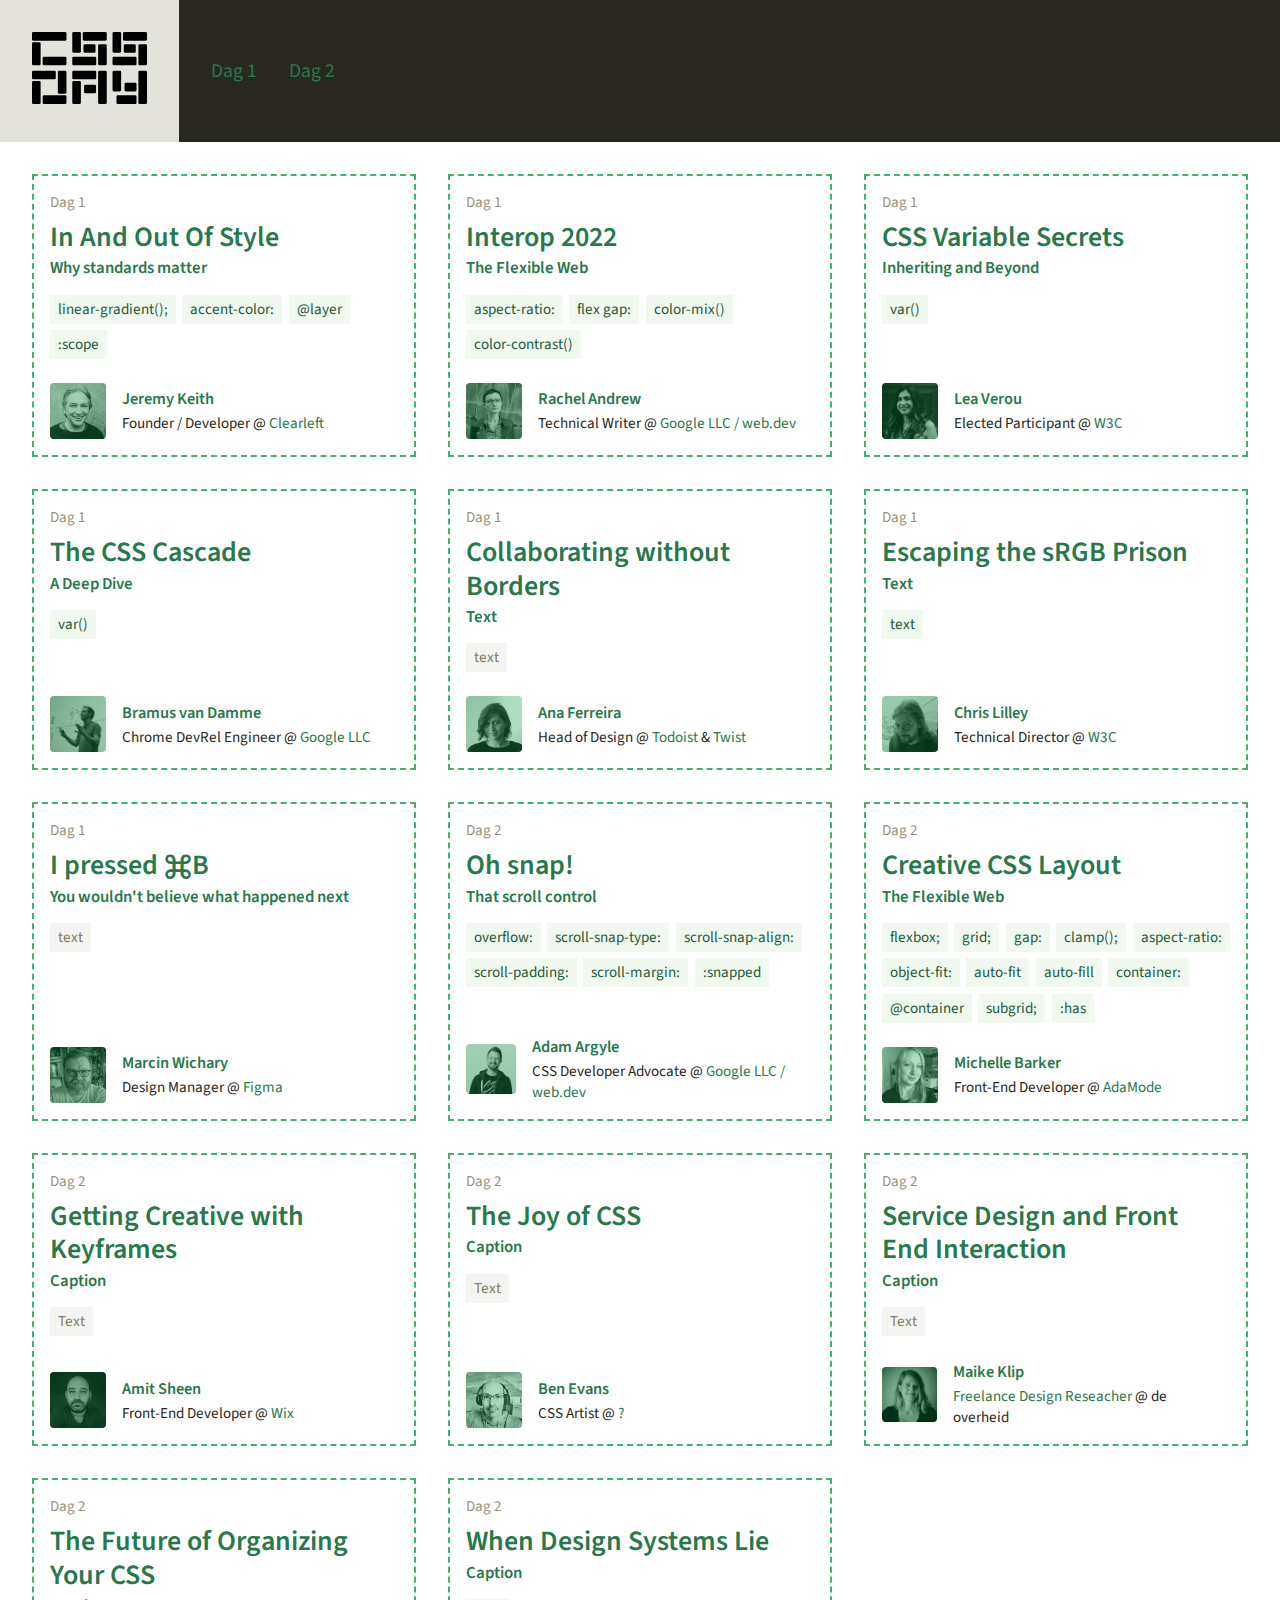
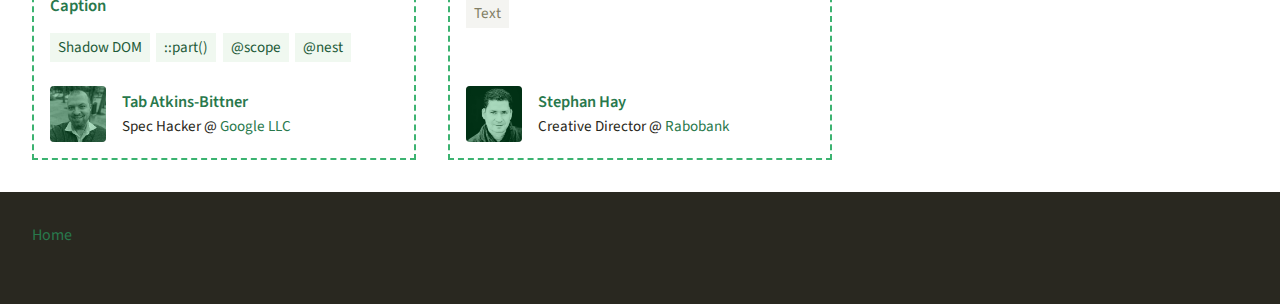
==== index.html @ 2deea740 "Home Styling & Content" ====
<!DOCTYPE html>
<html>
<head>
<title>CSS day 2022 learnings</title>
<meta name="viewport" content="width=device-width, initial-scale=1">
<link rel="stylesheet" href="assets/css/styles.css">
</head>

<body>
    <header class="wrapper">
        <div class="grid">
            <a class="logo" href="index.html">
                <img src="assets/images/cssday-logo.svg" alt="CSSday">
            </a>
            <nav class="nav--scroll text-lg">
                <a href="cssday-1.html">Dag 1</a>
                <a href="cssday-2.html">Dag 2</a>
            </nav>
        </div>
    </header>
    <main class="wrapper">
        <div class="grid grid--talks">

            <!-- Talk: In And Out Of Style -->

            <article class="talk tile">
                <div class="talk__details">
                    <div class="talk__heading">
                        <span class="talk__day text-sm">Dag 1</span>
                        <h3 class="talk__topic">
                            <a href="cssday-1.html#jeremy">
                                <span>In And Out Of Style</span>
                                <span>Why standards matter</span>
                            </a>
                        </h3>
                    </div>
                    <div class="talk__tags text-sm">
                        <a href="cssday-1.html#jeremy">linear-gradient();</a>
                        <a href="cssday-1.html#jeremy">accent-color:</a>
                        <a href="cssday-1.html#jeremy">@layer</a>
                        <a href="cssday-1.html#jeremy">:scope</a>
                    </div>
                </div>
                <div class="talk__speaker">
                    <a class="speaker__image" href="https://twitter.com/adactio" target="_blank">
                        <img src="assets/images/speaker-jeremy-keith.jpg" alt="Jeremy Keith">
                    </a>
                    <div class="speaker__details">
                        <div>
                            <a href="https://twitter.com/adactio" target="_blank">
                                <strong class="text-md">Jeremy Keith</strong>
                            </a>
                        </div>
                        <div class="text-sm">
                            <span>Founder / Developer</span> @ 
                            <a href="https://clearleft.com/" target="_blank">Clearleft</a>
                        </div>
                    </div>
                </div>
            </article>

            <!-- Talk: Interop 2022 -->

            <article class="talk tile">
                <div class="talk__details">
                    <div class="talk__heading">
                        <span class="talk__day text-sm">Dag 1</span>
                        <h3 class="talk__topic">
                            <a href="cssday-1.html#rachel">
                                <span>Interop 2022</span>
                                <span>The Flexible Web</span>
                            </a>
                        </h3>
                    </div>
                    <div class="talk__tags text-sm">
                        <a href="cssday-1.html#rachel">aspect-ratio:</a>
                        <a href="cssday-1.html#rachel">flex gap:</a>
                        <a href="cssday-1.html#rachel">color-mix()</a>
                        <a href="cssday-1.html#rachel">color-contrast()</a>
                    </div>
                </div>
                <div class="talk__speaker">
                    <a class="speaker__image" href="https://twitter.com/rachelandrew" target="_blank">
                        <img src="assets/images/speaker-rachel-andrew.jpg" alt="Rachel Andrew">
                    </a>
                    <div class="speaker__details">
                        <div>
                            <a href="https://twitter.com/rachelandrew" target="_blank">
                                <strong class="text-md">Rachel Andrew</strong>
                            </a>
                        </div>
                        <div class="text-sm">
                            <span>Technical Writer</span> @ 
                            <a href="https://web.dev/authors/rachelandrew/" target="_blank">Google LLC / web.dev</a>
                        </div>
                    </div>
                </div>
            </article>

            <!-- Talk: CSS Variable Secrets -->

            <article class="talk tile">
                <div class="talk__details">
                    <div class="talk__heading">
                        <span class="talk__day text-sm">Dag 1</span>
                        <h3 class="talk__topic">
                            <a href="cssday-1.html#lea">
                                <span>CSS Variable Secrets</span>
                                <span>Inheriting and Beyond</span>
                            </a>
                        </h3>
                    </div>
                    <div class="talk__tags text-sm">
                        <a href="cssday-1.html#lea">var()</a>
                    </div>
                </div>
                <div class="talk__speaker">
                    <a class="speaker__image" href="https://twitter.com/leaverou" target="_blank">
                        <img src="assets/images/speaker-lea-verou.webp" alt="Lea Verou">
                    </a>
                    <div class="speaker__details">
                        <div>
                            <a href="https://twitter.com/leaverou" target="_blank">
                                <strong class="text-md">Lea Verou</strong>
                            </a>
                        </div>
                        <div class="text-sm">
                            <span>Elected Participant</span> @ 
                            <a href="https://www.w3.org/" target="_blank">W3C</a>
                        </div>
                    </div>
                </div>
            </article>

            <!-- Talk: The CSS Cascade -->

            <article class="talk tile">
                <div class="talk__details">
                    <div class="talk__heading">
                        <span class="talk__day text-sm">Dag 1</span>
                        <h3 class="talk__topic">
                            <a href="cssday-1.html#bramus">
                                <span>The CSS Cascade</span>
                                <span>A Deep Dive</span>
                            </a>
                        </h3>
                    </div>
                    <div class="talk__tags text-sm">
                        <a href="cssday-1.html#bramus">var()</a>
                    </div>
                </div>
                <div class="talk__speaker">
                    <a class="speaker__image" href="https://twitter.com/bramus" target="_blank">
                        <img src="assets/images/speaker-bramus-van-damme.jpg" alt="Bramus van Damme">
                    </a>
                    <div class="speaker__details">
                        <div>
                            <a href="https://twitter.com/bramus" target="_blank">
                                <strong class="text-md">Bramus van Damme</strong>
                            </a>
                        </div>
                        <div class="text-sm">
                            <span>Chrome DevRel Engineer</span> @ 
                            <a href="https://about.google/" target="_blank">Google LLC</a>
                        </div>
                    </div>
                </div>
            </article>

            <!-- Talk: Collaborating without Borders -->

            <article class="talk tile">
                <div class="talk__details">
                    <div class="talk__heading">
                        <span class="talk__day text-sm">Dag 1</span>
                        <h3 class="talk__topic">
                            <a href="cssday-1.html#ana">
                                <span>Collaborating without Borders</span>
                                <span>Text</span>
                            </a>
                        </h3>
                    </div>
                    <div class="talk__tags text-sm">
                        <a>text</a>
                    </div>
                </div>
                <div class="talk__speaker">
                    <a class="speaker__image" href="https://twitter.com/theanaferreira" target="_blank">
                        <img src="assets/images/speaker-ana-ferreira.jpeg" alt="Ana Ferreira">
                    </a>
                    <div class="speaker__details">
                        <div>
                            <a href="https://twitter.com/theanaferreira" target="_blank">
                                <strong class="text-md">Ana Ferreira</strong>
                            </a>
                        </div>
                        <div class="text-sm">
                            <span>Head of Design</span> @ 
                            <a href="https://doist.com/" target="_blank">Todoist</a> &
                            <a href="https://twist.com/" target="_blank">Twist</a>
                        </div>
                    </div>
                </div>
            </article>

            <!-- Talk: Escaping the sRGB Prison -->

            <article class="talk tile">
                <div class="talk__details">
                    <div class="talk__heading">
                        <span class="talk__day text-sm">Dag 1</span>
                        <h3 class="talk__topic">
                            <a href="cssday-1.html#chris">
                                <span>Escaping the sRGB Prison</span>
                                <span>Text</span>
                            </a>
                        </h3>
                    </div>
                    <div class="talk__tags text-sm">
                        <a href="cssday-1.html#chris">text</a>
                    </div>
                </div>
                <div class="talk__speaker">
                    <a class="speaker__image" href="https://twitter.com/svgeesus" target="_blank">
                        <img src="assets/images/speaker-chris-lilley.jpeg" alt="Chris Lilley">
                    </a>
                    <div class="speaker__details">
                        <div>
                            <a href="https://twitter.com/svgeesus" target="_blank">
                                <strong class="text-md">Chris Lilley</strong>
                            </a>
                        </div>
                        <div class="text-sm">
                            <span>Technical Director</span> @ 
                            <a href="https://www.w3.org/" target="_blank">W3C</a>
                        </div>
                    </div>
                </div>
            </article>

            <!-- Talk: I pressed ⌘B -->

            <article class="talk tile">
                <div class="talk__details">
                    <div class="talk__heading">
                        <span class="talk__day text-sm">Dag 1</span>
                        <h3 class="talk__topic">
                            <a href="cssday-1.html#marcin">
                                <span>I pressed ⌘B</span>
                                <span>You wouldn't believe what happened next</span>
                            </a>
                        </h3>
                    </div>
                    <div class="talk__tags text-sm">
                        <a>text</a>
                    </div>
                </div>
                <div class="talk__speaker">
                    <a class="speaker__image" href="https://twitter.com/mwichary" target="_blank">
                        <img src="assets/images/speaker-marcin-wichary.jpeg" alt="Marcin Wichary">
                    </a>
                    <div class="speaker__details">
                        <div>
                            <a href="https://twitter.com/mwichary" target="_blank">
                                <strong class="text-md">Marcin Wichary</strong>
                            </a>
                        </div>
                        <div class="text-sm">
                            <span>Design Manager</span> @ 
                            <a href="https://figma.com/" target="_blank">Figma</a>
                        </div>
                    </div>
                </div>
            </article>

            <!-- Talk: Oh snap! -->

            <article class="talk tile">
                <div class="talk__details">
                    <div class="talk__heading">
                        <span class="talk__day text-sm">Dag 2</span>
                        <h3 class="talk__topic">
                            <a href="cssday-2.html#adam">
                                <span>Oh snap!</span>
                                <span>That scroll control</span>
                            </a>
                        </h3>
                    </div>
                    <div class="talk__tags text-sm">
                        <a href="cssday-2.html#adam">overflow:</a>
                        <a href="cssday-2.html#adam">scroll-snap-type:</a>
                        <a href="cssday-2.html#adam">scroll-snap-align:</a>
                        <a href="cssday-2.html#adam">scroll-padding:</a>
                        <a href="cssday-2.html#adam">scroll-margin:</a>
                        <a href="cssday-2.html#adam">:snapped</a>
                    </div>
                </div>
                <div class="talk__speaker">
                    <a class="speaker__image" href="https://twitter.com/argyleink" target="_blank">
                        <img src="assets/images/speaker-adam-argyle.webp" alt="Adam Argyle">
                    </a>
                    <div class="speaker__details">
                        <div>
                            <a href="https://twitter.com/argyleink" target="_blank">
                                <strong class="text-md">Adam Argyle</strong>
                            </a>
                        </div>
                        <div class="text-sm">
                            <span>CSS Developer Advocate</span> @ 
                            <a href="https://web.dev/authors/adamargyle/" target="_blank">Google LLC / web.dev</a>
                        </div>
                    </div>
                </div>
            </article>

            <!-- Talk: Creative CSS Layout -->

            <article class="talk tile">
                <div class="talk__details">
                    <div class="talk__heading">
                        <span class="talk__day text-sm">Dag 2</span>
                        <h3 class="talk__topic">
                            <a href="cssday-2.html#michelle">
                                <span>Creative CSS Layout</span>
                                <span>The Flexible Web</span>
                            </a>
                        </h3>
                    </div>
                    <div class="talk__tags text-sm">
                        <a href="cssday-2.html#michelle">flexbox;</a>
                        <a href="cssday-2.html#michelle">grid;</a>
                        <a href="cssday-2.html#michelle">gap:</a>
                        <a href="cssday-2.html#michelle">clamp();</a>
                        <a href="cssday-2.html#michelle">aspect-ratio:</a>
                        <a href="cssday-2.html#michelle">object-fit:</a>
                        <a href="cssday-2.html#michelle">auto-fit</a>
                        <a href="cssday-2.html#michelle">auto-fill</a>
                        <a href="cssday-2.html#michelle">container:</a>
                        <a href="cssday-2.html#michelle">@container</a>
                        <a href="cssday-2.html#michelle">subgrid;</a>
                        <a href="cssday-2.html#michelle">:has</a>
                    </div>
                </div>
                <div class="talk__speaker">
                    <a class="speaker__image" href="https://twitter.com/michebarks" target="_blank">
                        <img src="assets/images/speaker-michelle-barker.webp" alt="Michelle Barker">
                    </a>
                    <div class="speaker__details">
                        <div>
                            <a href="https://twitter.com/michebarks" target="_blank">
                                <strong class="text-md">Michelle Barker</strong>
                            </a>
                        </div>
                        <div class="text-sm">
                            <span>Front-End Developer</span> @ 
                            <a href="https://www.ada-mode.com/" target="_blank">AdaMode</a>
                        </div>
                    </div>
                </div>
            </article>

            <!-- Talk: Getting Creative with Keyframes -->

            <article class="talk tile">
                <div class="talk__details">
                    <div class="talk__heading">
                        <span class="talk__day text-sm">Dag 2</span>
                        <h3 class="talk__topic">
                            <a href="cssday-2.html#amit">
                                <span>Getting Creative with Keyframes</span>
                                <span>Caption</span>
                            </a>
                        </h3>
                    </div>
                    <div class="talk__tags text-sm">
                        <a>Text</a>
                    </div>
                </div>
                <div class="talk__speaker">
                    <a class="speaker__image" href="https://twitter.com/amit_sheen" target="_blank">
                        <img src="assets/images/speaker-amit-sheen.jpeg" alt="Amit Sheen">
                    </a>
                    <div class="speaker__details">
                        <div>
                            <a href="https://twitter.com/amit_sheen" target="_blank">
                                <strong class="text-md">Amit Sheen</strong>
                            </a>
                        </div>
                        <div class="text-sm">
                            <span>Front-End Developer</span> @ 
                            <a href="https://www.wix.com/" target="_blank">Wix</a>
                        </div>
                    </div>
                </div>
            </article>

            <!-- Talk: The Joy of CSS -->

            <article class="talk tile">
                <div class="talk__details">
                    <div class="talk__heading">
                        <span class="talk__day text-sm">Dag 2</span>
                        <h3 class="talk__topic">
                            <a href="cssday-2.html#ben">
                                <span>The Joy of CSS</span>
                                <span>Caption</span>
                            </a>
                        </h3>
                    </div>
                    <div class="talk__tags text-sm">
                        <a>Text</a>
                    </div>
                </div>
                <div class="talk__speaker">
                    <a class="speaker__image" href="index.html" target="_blank">
                        <img src="assets/images/speaker-ben-evans.webp" alt="Ben Evans">
                    </a>
                    <div class="speaker__details">
                        <div>
                            <a href="index.html" target="_blank">
                                <strong class="text-md">Ben Evans</strong>
                            </a>
                        </div>
                        <div class="text-sm">
                            <span>CSS Artist</span> @ 
                            <a href="index.html" target="_blank">?</a>
                        </div>
                    </div>
                </div>
            </article>

            <!-- Talk: Service Design and Front End Interaction -->

            <article class="talk tile">
                <div class="talk__details">
                    <div class="talk__heading">
                        <span class="talk__day text-sm">Dag 2</span>
                        <h3 class="talk__topic">
                            <a href="cssday-2.html#maike">
                                <span>Service Design and Front End Interaction</span>
                                <span>Caption</span>
                            </a>
                        </h3>
                    </div>
                    <div class="talk__tags text-sm">
                        <a>Text</a>
                    </div>
                </div>
                <div class="talk__speaker">
                    <a class="speaker__image" href="https://twitter.com/manuelame" target="_blank">
                        <img src="assets/images/speaker-maike-klip.jpeg" alt="Maike Klip">
                    </a>
                    <div class="speaker__details">
                        <div>
                            <a href="https://twitter.com/manuelame" target="_blank">
                                <strong class="text-md">Maike Klip</strong>
                            </a>
                        </div>
                        <div class="text-sm">
                            <a href="https://klipklaar.nl/" target="_blank">Freelance Design Reseacher</a> @
                            <span>de overheid</span>
                        </div>
                    </div>
                </div>
            </article>

            <!-- Talk: The Future of Organizing Your CSS -->

            <article class="talk tile">
                <div class="talk__details">
                    <div class="talk__heading">
                        <span class="talk__day text-sm">Dag 2</span>
                        <h3 class="talk__topic">
                            <a href="cssday-2.html#tab">
                                <span>The Future of Organizing Your CSS</span>
                                <span>Caption</span>
                            </a>
                        </h3>
                    </div>
                    <div class="talk__tags text-sm">
                        <a href="cssday-2.html#tab">Shadow DOM</a>
                        <a href="cssday-2.html#tab">::part()</a>
                        <a href="cssday-2.html#tab">@scope</a>
                        <a href="cssday-2.html#tab">@nest</a>
                    </div>
                </div>
                <div class="talk__speaker">
                    <a class="speaker__image" href="https://twitter.com/tabatkins" target="_blank">
                        <img src="assets/images/speaker-tab-atkins-bittner.jpg" alt="Tab Atkins-Bittner">
                    </a>
                    <div class="speaker__details">
                        <div>
                            <a href="https://twitter.com/tabatkins" target="_blank">
                                <strong class="text-md">Tab Atkins-Bittner</strong>
                            </a>
                        </div>
                        <div class="text-sm">
                            <span>Spec Hacker</span> @ 
                            <a href="https://about.google/" target="_blank">Google LLC</a>
                        </div>
                    </div>
                </div>
            </article>

            <!-- Talk: When Design Systems Lie -->

            <article class="talk tile">
                <div class="talk__details">
                    <div class="talk__heading">
                        <span class="talk__day text-sm">Dag 2</span>
                        <h3 class="talk__topic">
                            <a href="cssday-2.html#stephan">
                                <span>When Design Systems Lie</span>
                                <span>Caption</span>
                            </a>
                        </h3>
                    </div>
                    <div class="talk__tags text-sm">
                        <a>Text</a>
                    </div>
                </div>
                <div class="talk__speaker">
                    <a class="speaker__image" href="https://twitter.com/stephenhay" target="_blank">
                        <img src="assets/images/speaker-stephen-hay.jpg" alt="Stephan Hay">
                    </a>
                    <div class="speaker__details">
                        <div>
                            <a href="https://twitter.com/stephenhay" target="_blank">
                                <strong class="text-md">Stephan Hay</strong>
                            </a>
                        </div>
                        <div class="text-sm">
                            <span>Creative Director</span> @ 
                            <a href="https://www.rabobank.nl/" target="_blank">Rabobank</a>
                        </div>
                    </div>
                </div>
            </article>

        </div>
    </main>
    <footer class="wrapper">
        <div class="grid">
            <div class="col">
                <a href="index.html">Home</a>
            </div>
        </div>
    </footer>
</body>

</html>
---- assets/css/styles.css ----
@layer reset, typography, base, components, utilities;

@import url(reset.css) layer(reset); 
@import url(typography.css) layer(typography);
@import url('https://fonts.googleapis.com/css2?family=Inconsolata:wght@400;500&family=Source+Sans+Pro:ital,wght@0,400;0,600;1,400;1,600&display=swap') layer(typography);
@import url(base.css) layer(base);
@import url(components.css) layer(components);
@import url(utilities.css) layer(utilities);

:root {
    font-size: 62.5%; /* Because 62.5% of 16px is 10px. Which makes 1rem = 10px. */
    --relative-size: 1rem;

    --space-layout: clamp(1.6rem, 2.5vw, 4.8rem);
    --space-layout-xl: calc(var(--space-layout) * 4);
    --space-layout-lg: calc(var(--space-layout) * 2);
    --space-layout-md: var(--space-layout);
    --space-layout-sm: calc(var(--space-layout) / 2);
    --space-layout-xs: calc(var(--space-layout) / 4);

    --space-content: clamp(2.4rem, 2vw, 3.2rem);
    --space-content-xl: calc(var(--space-content) * 4);
    --space-content-lg: calc(var(--space-content) * 2);
    --space-content-md: var(--space-content);
    --space-content-sm: calc(var(--space-content) / 2);
    --space-content-xs: calc(var(--space-content) / 4);

    --color-primary-lighter: rgb(240,248,240);
    --color-primary-light: rgb(96,202,143);
    --color-primary-base: rgb(60,179,113); /* 3cb371 */
    --color-primary-dark: rgb(40,120,76);
    --color-primary-darker: rgb(30,91,57);

    --color-secondary-lighter: rgb(244,244,241);
    --color-secondary-light: rgba(227,226,219,1); /* #e3e2db */
    --color-secondary-base: rgb(201,199,186);
    --color-secondary-dark: rgb(150,146,120);
    --color-secondary-darker: rgb(130,126,101);

    --black: rgba(0,0,0,1);
    --white: rgba(255,255,255,1);

    --color-text-dark: rgb(41,40,32);
    --color-text-light: rgb(214,241,226);

    --bg-color-light: var(--white);
    --bg-color-dark: rgb(41,40,32);
    --bg-color-primary: var(--color-primary-base);
    --bg-color-secondary: var(--color-secondary-light);
}
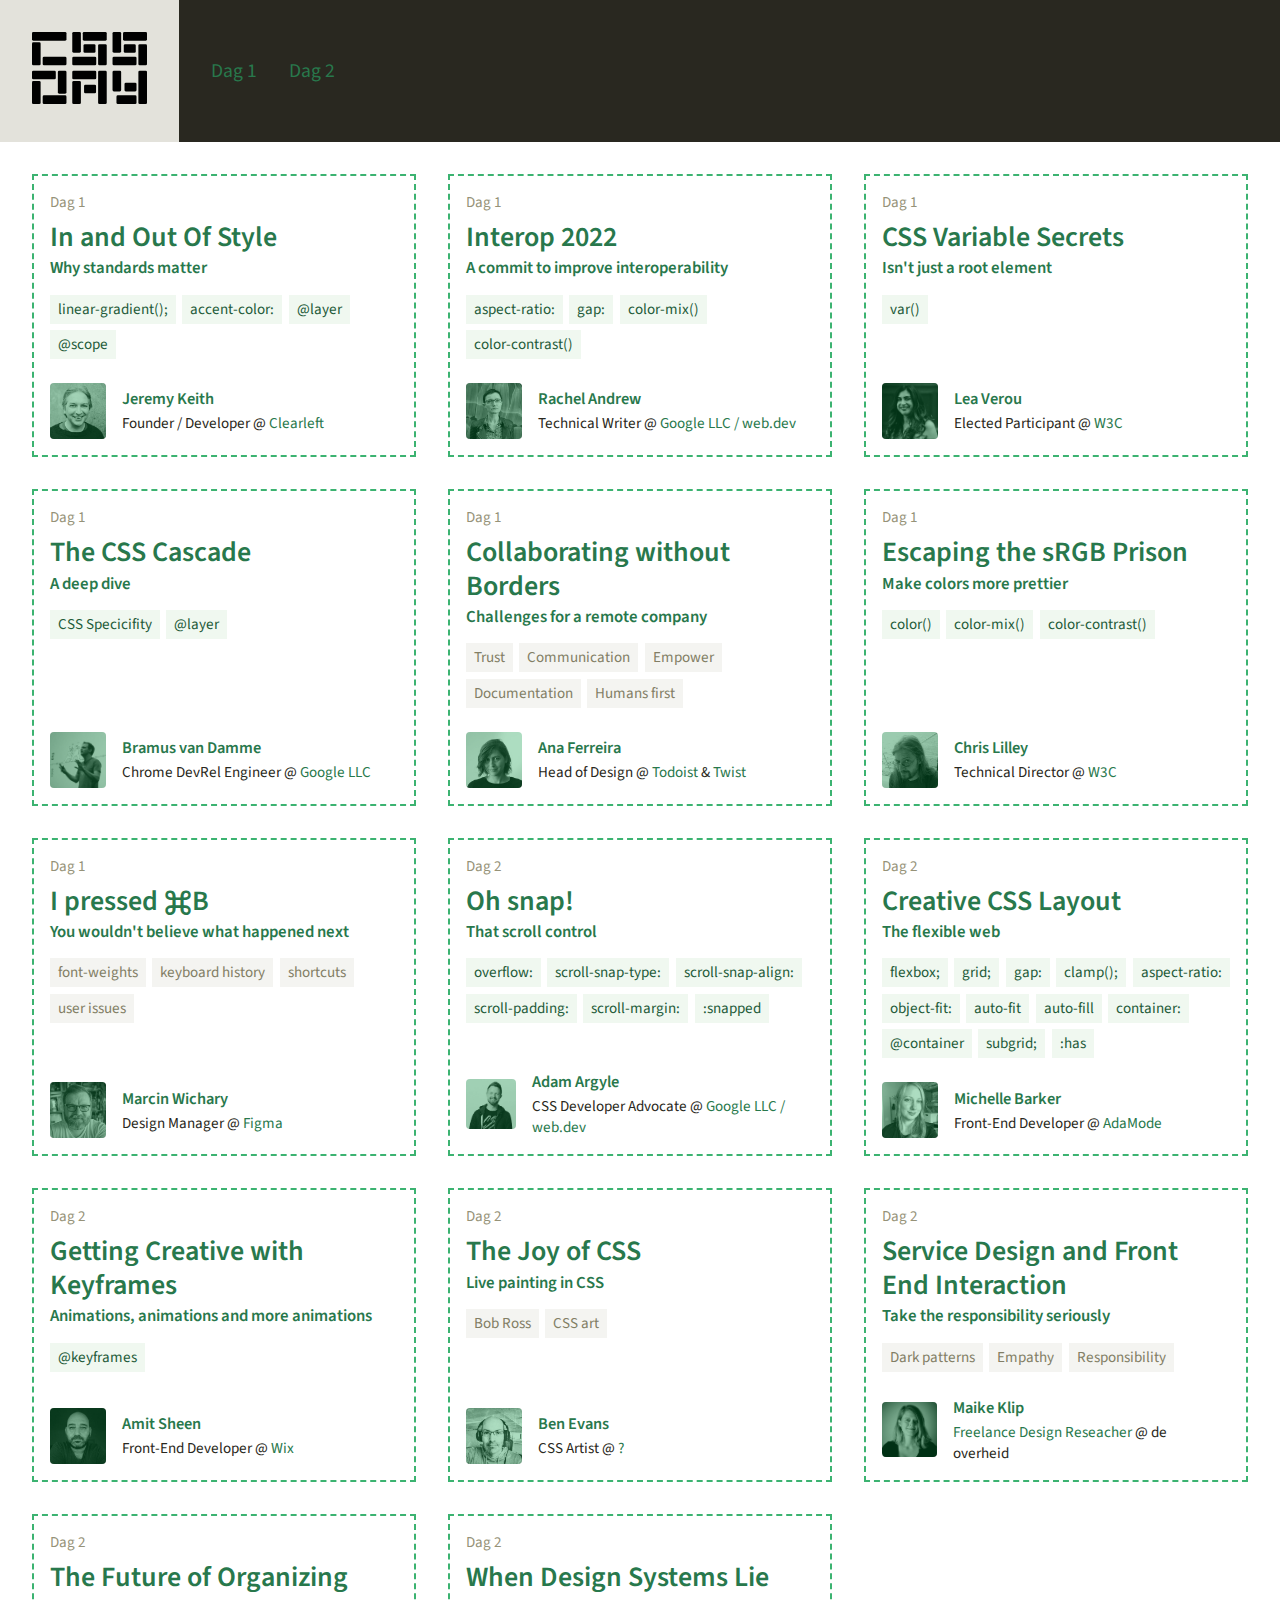
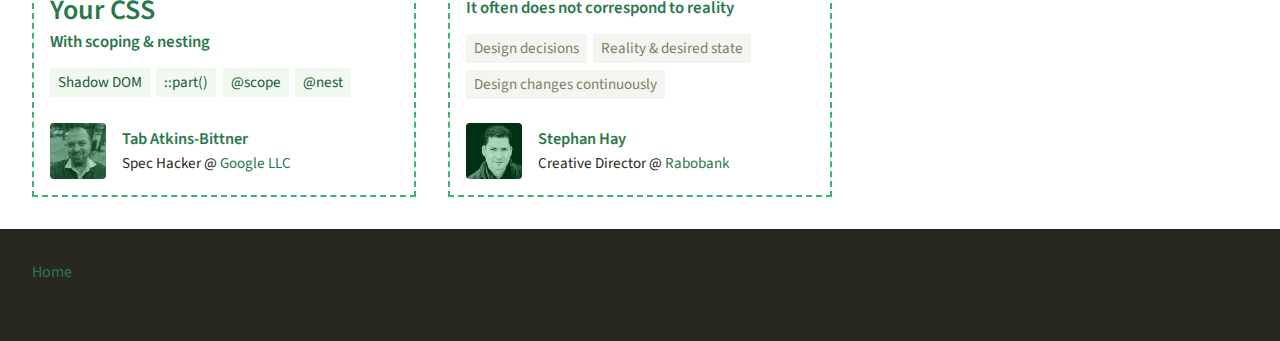
==== commit 4fb07255: "Added talks to day overview pages" ====
--- a/index.html
+++ b/index.html
@@ -29,7 +29,7 @@
                         <span class="talk__day text-sm">Dag 1</span>
                         <h3 class="talk__topic">
                             <a href="cssday-1.html#jeremy">
-                                <span>In And Out Of Style</span>
+                                <span>In and Out Of Style</span>
                                 <span>Why standards matter</span>
                             </a>
                         </h3>
@@ -38,7 +38,7 @@
                         <a href="cssday-1.html#jeremy">linear-gradient();</a>
                         <a href="cssday-1.html#jeremy">accent-color:</a>
                         <a href="cssday-1.html#jeremy">@layer</a>
-                        <a href="cssday-1.html#jeremy">:scope</a>
+                        <a href="cssday-1.html#jeremy">@scope</a>
                     </div>
                 </div>
                 <div class="talk__speaker">
@@ -68,13 +68,13 @@
                         <h3 class="talk__topic">
                             <a href="cssday-1.html#rachel">
                                 <span>Interop 2022</span>
-                                <span>The Flexible Web</span>
+                                <span>A commit to improve interoperability</span>
                             </a>
                         </h3>
                     </div>
                     <div class="talk__tags text-sm">
                         <a href="cssday-1.html#rachel">aspect-ratio:</a>
-                        <a href="cssday-1.html#rachel">flex gap:</a>
+                        <a href="cssday-1.html#rachel">gap:</a>
                         <a href="cssday-1.html#rachel">color-mix()</a>
                         <a href="cssday-1.html#rachel">color-contrast()</a>
                     </div>
@@ -106,7 +106,7 @@
                         <h3 class="talk__topic">
                             <a href="cssday-1.html#lea">
                                 <span>CSS Variable Secrets</span>
-                                <span>Inheriting and Beyond</span>
+                                <span>Isn't just a root element</span>
                             </a>
                         </h3>
                     </div>
@@ -141,12 +141,13 @@
                         <h3 class="talk__topic">
                             <a href="cssday-1.html#bramus">
                                 <span>The CSS Cascade</span>
-                                <span>A Deep Dive</span>
-                            </a>
-                        </h3>
-                    </div>
-                    <div class="talk__tags text-sm">
-                        <a href="cssday-1.html#bramus">var()</a>
+                                <span>A deep dive</span>
+                            </a>
+                        </h3>
+                    </div>
+                    <div class="talk__tags text-sm">
+                        <a href="cssday-1.html#bramus">CSS Specicifity</a>
+                        <a href="cssday-1.html#bramus">@layer</a>
                     </div>
                 </div>
                 <div class="talk__speaker">
@@ -176,12 +177,16 @@
                         <h3 class="talk__topic">
                             <a href="cssday-1.html#ana">
                                 <span>Collaborating without Borders</span>
-                                <span>Text</span>
-                            </a>
-                        </h3>
-                    </div>
-                    <div class="talk__tags text-sm">
-                        <a>text</a>
+                                <span>Challenges for a remote company</span>
+                            </a>
+                        </h3>
+                    </div>
+                    <div class="talk__tags text-sm">
+                        <span>Trust</span>
+                        <span>Communication</span>
+                        <span>Empower</span>
+                        <span>Documentation</span>
+                        <span>Humans first</span>
                     </div>
                 </div>
                 <div class="talk__speaker">
@@ -212,12 +217,14 @@
                         <h3 class="talk__topic">
                             <a href="cssday-1.html#chris">
                                 <span>Escaping the sRGB Prison</span>
-                                <span>Text</span>
-                            </a>
-                        </h3>
-                    </div>
-                    <div class="talk__tags text-sm">
-                        <a href="cssday-1.html#chris">text</a>
+                                <span>Make colors more prettier</span>
+                            </a>
+                        </h3>
+                    </div>
+                    <div class="talk__tags text-sm">
+                        <a href="cssday-1.html#chris">color()</a>
+                        <a href="cssday-1.html#chris">color-mix()</a>
+                        <a href="cssday-1.html#chris">color-contrast()</a>
                     </div>
                 </div>
                 <div class="talk__speaker">
@@ -252,7 +259,10 @@
                         </h3>
                     </div>
                     <div class="talk__tags text-sm">
-                        <a>text</a>
+                        <span>font-weights</span>
+                        <span>keyboard history</span>
+                        <span>shortcuts</span>
+                        <span>user issues</span>
                     </div>
                 </div>
                 <div class="talk__speaker">
@@ -322,7 +332,7 @@
                         <h3 class="talk__topic">
                             <a href="cssday-2.html#michelle">
                                 <span>Creative CSS Layout</span>
-                                <span>The Flexible Web</span>
+                                <span>The flexible web</span>
                             </a>
                         </h3>
                     </div>
@@ -368,12 +378,12 @@
                         <h3 class="talk__topic">
                             <a href="cssday-2.html#amit">
                                 <span>Getting Creative with Keyframes</span>
-                                <span>Caption</span>
-                            </a>
-                        </h3>
-                    </div>
-                    <div class="talk__tags text-sm">
-                        <a>Text</a>
+                                <span>Animations, animations and more animations</span>
+                            </a>
+                        </h3>
+                    </div>
+                    <div class="talk__tags text-sm">
+                        <a href="cssday-2.html#amit">@keyframes</a>
                     </div>
                 </div>
                 <div class="talk__speaker">
@@ -403,12 +413,13 @@
                         <h3 class="talk__topic">
                             <a href="cssday-2.html#ben">
                                 <span>The Joy of CSS</span>
-                                <span>Caption</span>
-                            </a>
-                        </h3>
-                    </div>
-                    <div class="talk__tags text-sm">
-                        <a>Text</a>
+                                <span>Live painting in CSS</span>
+                            </a>
+                        </h3>
+                    </div>
+                    <div class="talk__tags text-sm">
+                        <span>Bob Ross</span>
+                        <span>CSS art</span>
                     </div>
                 </div>
                 <div class="talk__speaker">
@@ -438,12 +449,14 @@
                         <h3 class="talk__topic">
                             <a href="cssday-2.html#maike">
                                 <span>Service Design and Front End Interaction</span>
-                                <span>Caption</span>
-                            </a>
-                        </h3>
-                    </div>
-                    <div class="talk__tags text-sm">
-                        <a>Text</a>
+                                <span>Take the responsibility seriously</span>
+                            </a>
+                        </h3>
+                    </div>
+                    <div class="talk__tags text-sm">
+                        <span>Dark patterns</span>
+                        <span>Empathy</span>
+                        <span>Responsibility</span>
                     </div>
                 </div>
                 <div class="talk__speaker">
@@ -473,7 +486,7 @@
                         <h3 class="talk__topic">
                             <a href="cssday-2.html#tab">
                                 <span>The Future of Organizing Your CSS</span>
-                                <span>Caption</span>
+                                <span>With scoping & nesting</span>
                             </a>
                         </h3>
                     </div>
@@ -511,12 +524,14 @@
                         <h3 class="talk__topic">
                             <a href="cssday-2.html#stephan">
                                 <span>When Design Systems Lie</span>
-                                <span>Caption</span>
-                            </a>
-                        </h3>
-                    </div>
-                    <div class="talk__tags text-sm">
-                        <a>Text</a>
+                                <span>It often does not correspond to reality</span>
+                            </a>
+                        </h3>
+                    </div>
+                    <div class="talk__tags text-sm">
+                        <span>Design decisions</span>
+                        <span>Reality & desired state</span>
+                        <span>Design changes continuously</span>
                     </div>
                 </div>
                 <div class="talk__speaker">
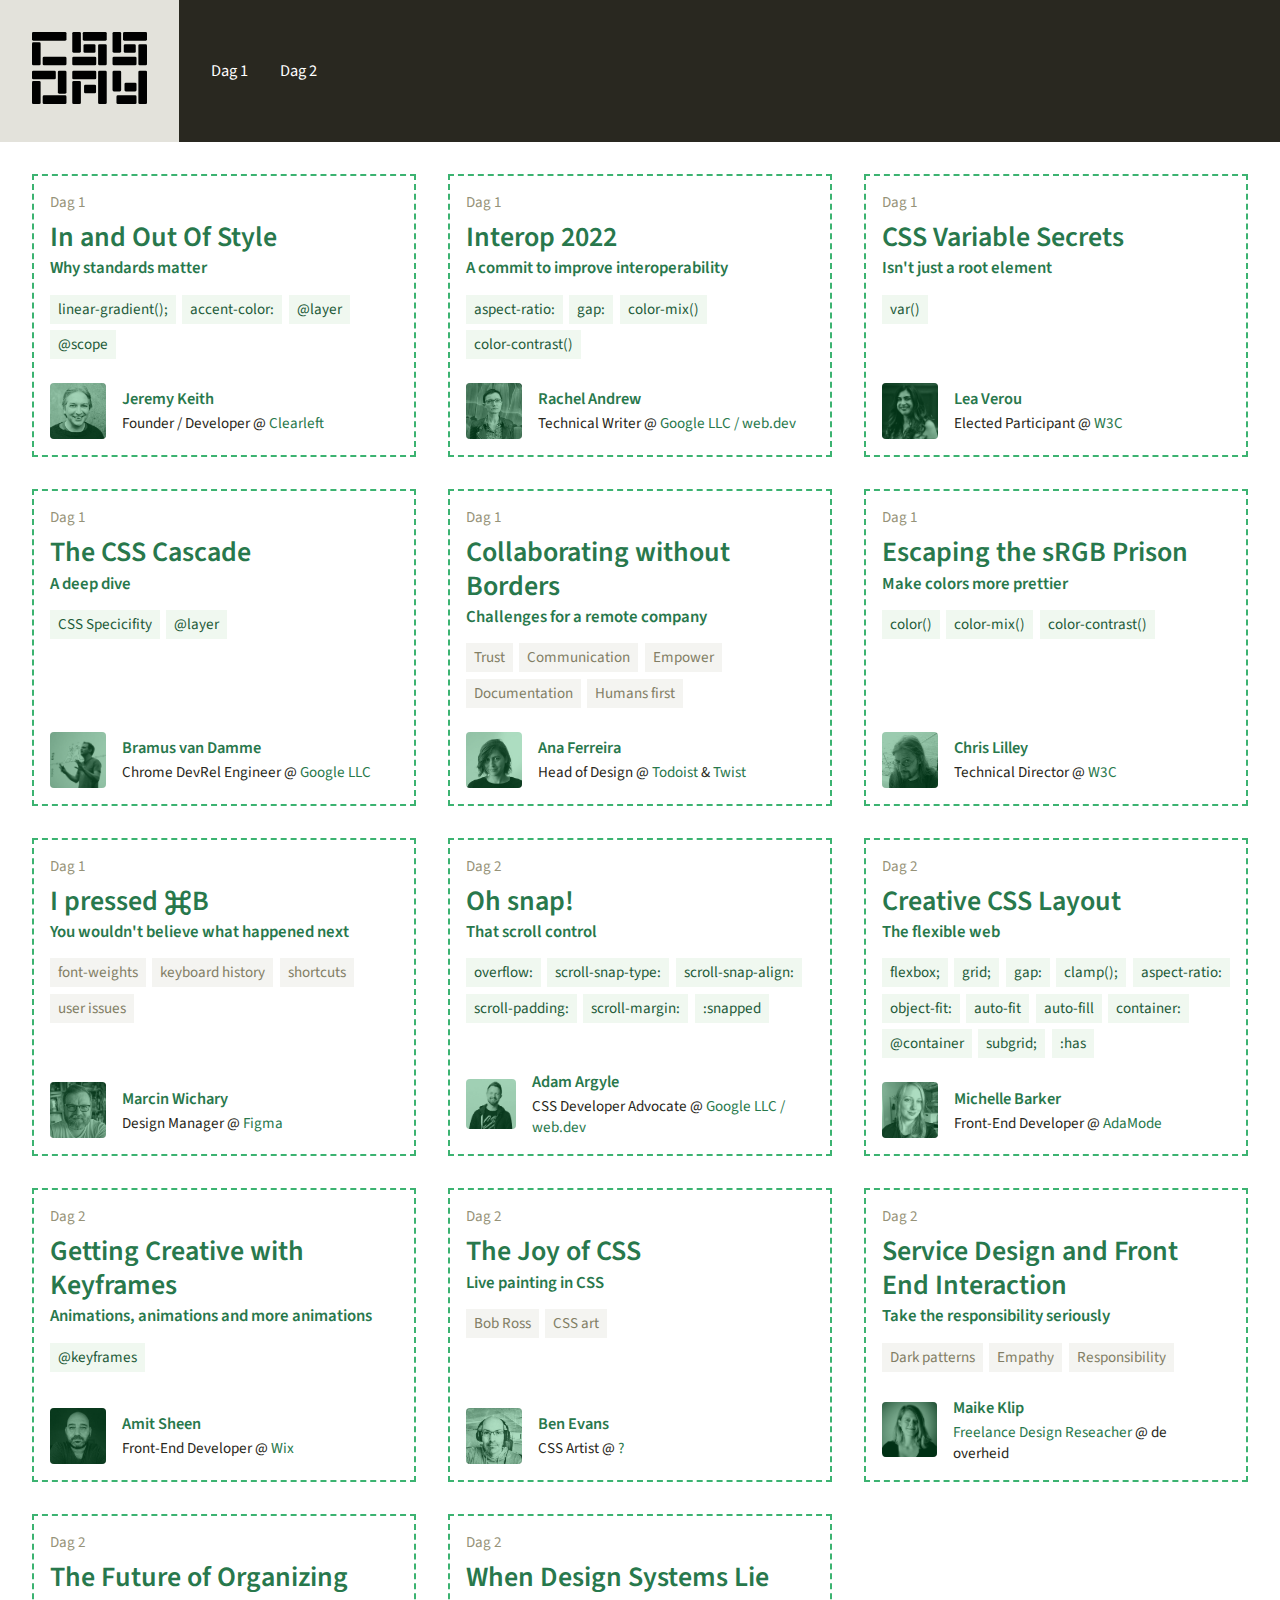
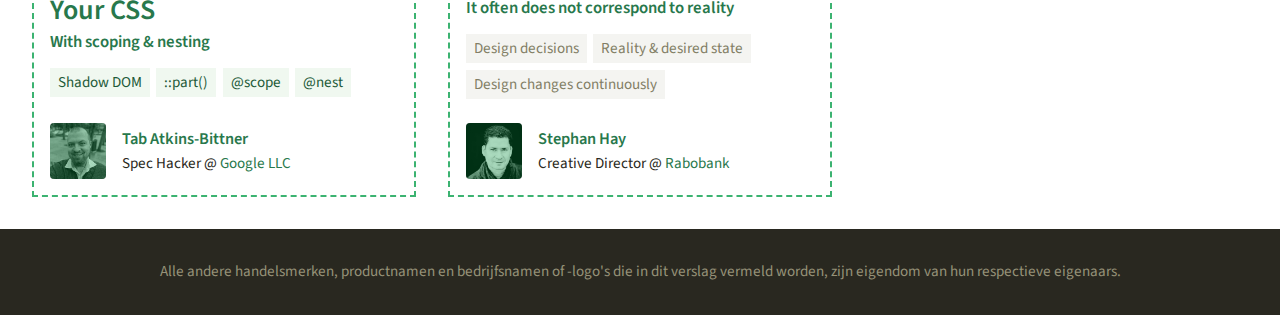
==== commit 5d3d9f6d: "Small changes to the layout" ====
--- a/index.html
+++ b/index.html
@@ -12,7 +12,7 @@
             <a class="logo" href="index.html">
                 <img src="assets/images/cssday-logo.svg" alt="CSSday">
             </a>
-            <nav class="nav--scroll text-lg">
+            <nav class="nav--scroll">
                 <a href="cssday-1.html">Dag 1</a>
                 <a href="cssday-2.html">Dag 2</a>
             </nav>
@@ -557,7 +557,7 @@
     <footer class="wrapper">
         <div class="grid">
             <div class="col">
-                <a href="index.html">Home</a>
+                <p class="text-sm txt-center">Alle andere handelsmerken, productnamen en bedrijfsnamen of -logo's die in dit verslag vermeld worden, zijn eigendom van hun respectieve eigenaars.</p>
             </div>
         </div>
     </footer>
--- a/assets/css/styles.css
+++ b/assets/css/styles.css
@@ -2,7 +2,7 @@
 
 @import url(reset.css) layer(reset); 
 @import url(typography.css) layer(typography);
-@import url('https://fonts.googleapis.com/css2?family=Inconsolata:wght@400;500&family=Source+Sans+Pro:ital,wght@0,400;0,600;1,400;1,600&display=swap') layer(typography);
+@import url('https://fonts.googleapis.com/css2?family=Inconsolata:wght@400;500&family=Source+Sans+Pro:ital,wght@0,200;0,300;0,400;0,600;0,700;0,900;1,400;1,600;1,700&display=swap') layer(typography);
 @import url(base.css) layer(base);
 @import url(components.css) layer(components);
 @import url(utilities.css) layer(utilities);
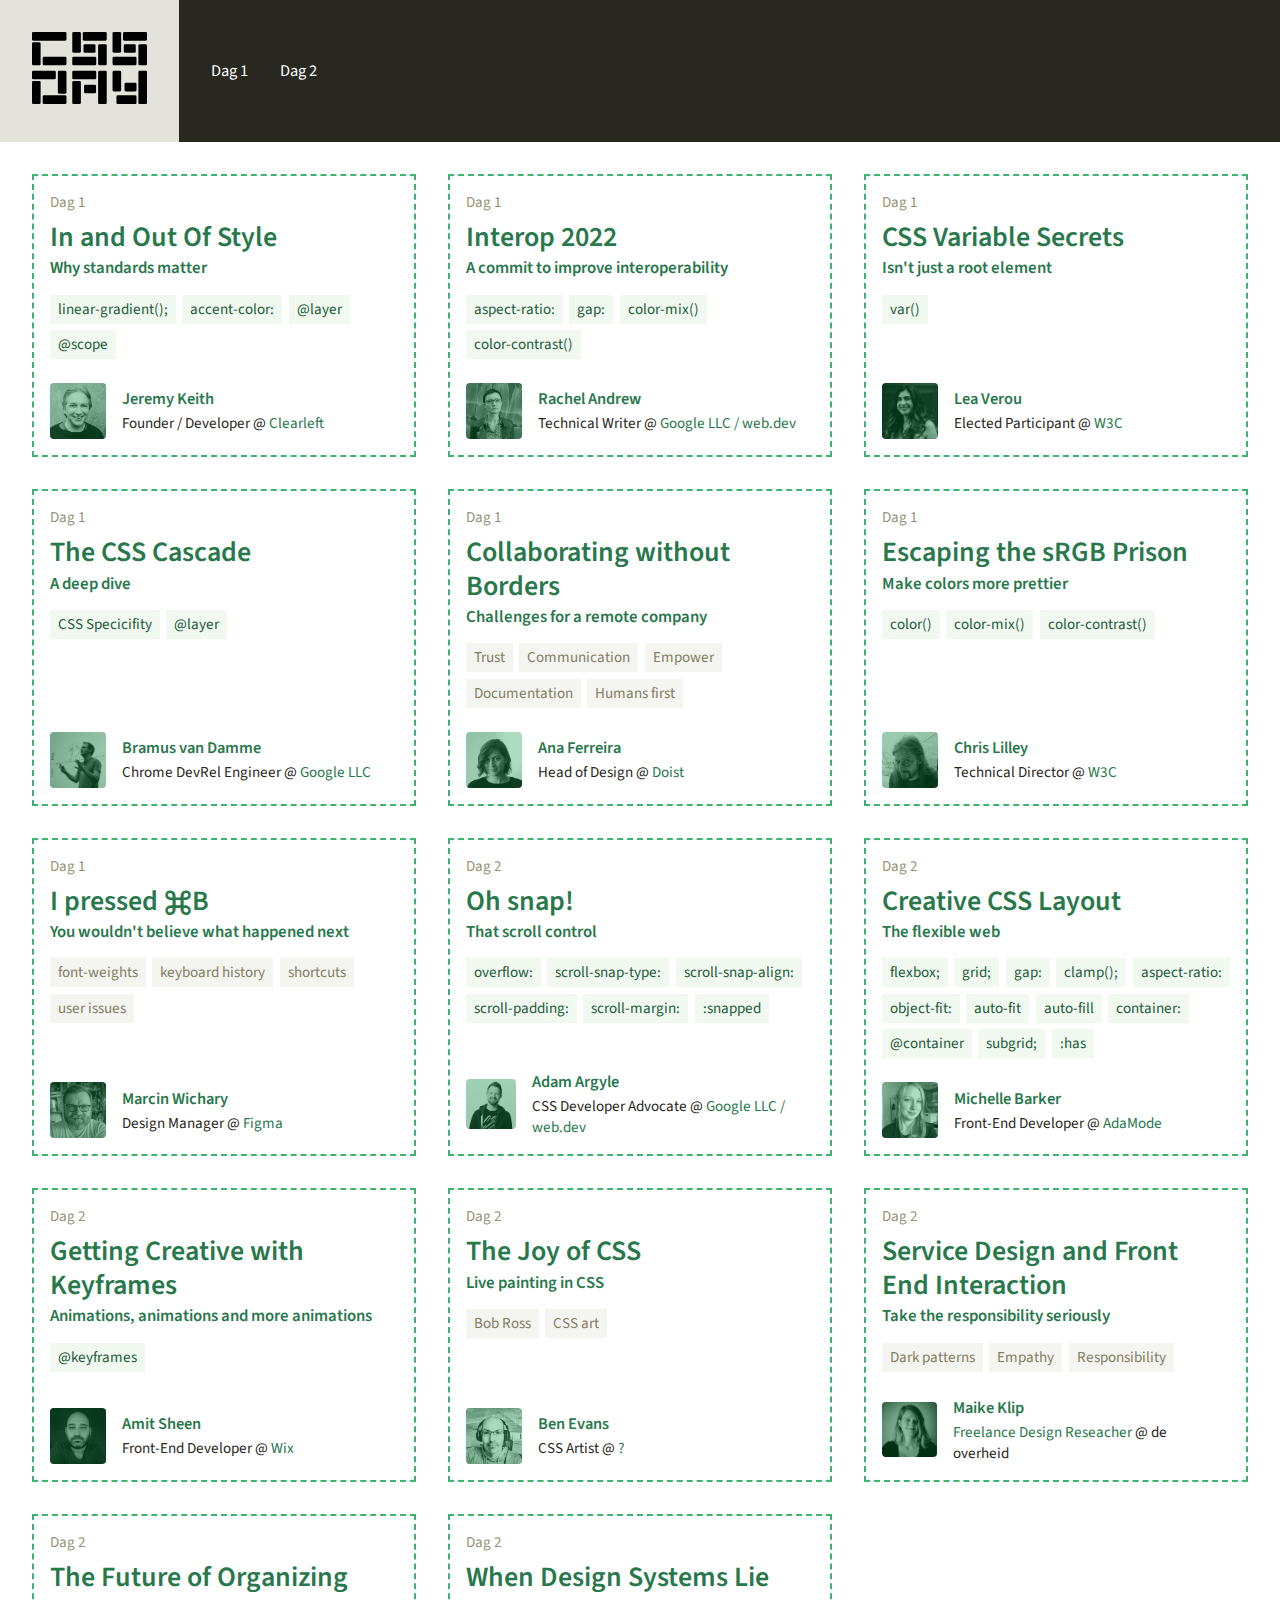
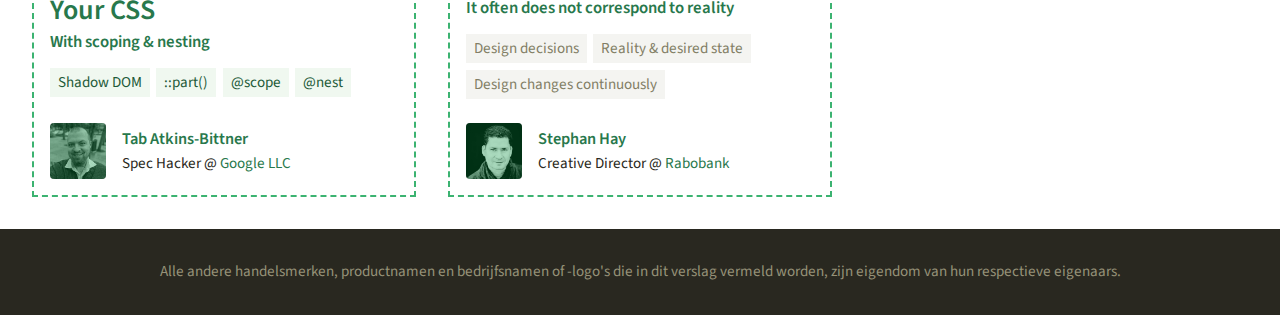
==== commit 3425744d: "Added Ana Ferreira's talk" ====
--- a/index.html
+++ b/index.html
@@ -201,8 +201,7 @@
                         </div>
                         <div class="text-sm">
                             <span>Head of Design</span> @ 
-                            <a href="https://doist.com/" target="_blank">Todoist</a> &
-                            <a href="https://twist.com/" target="_blank">Twist</a>
+                            <a href="https://doist.com/" target="_blank">Doist</a>
                         </div>
                     </div>
                 </div>
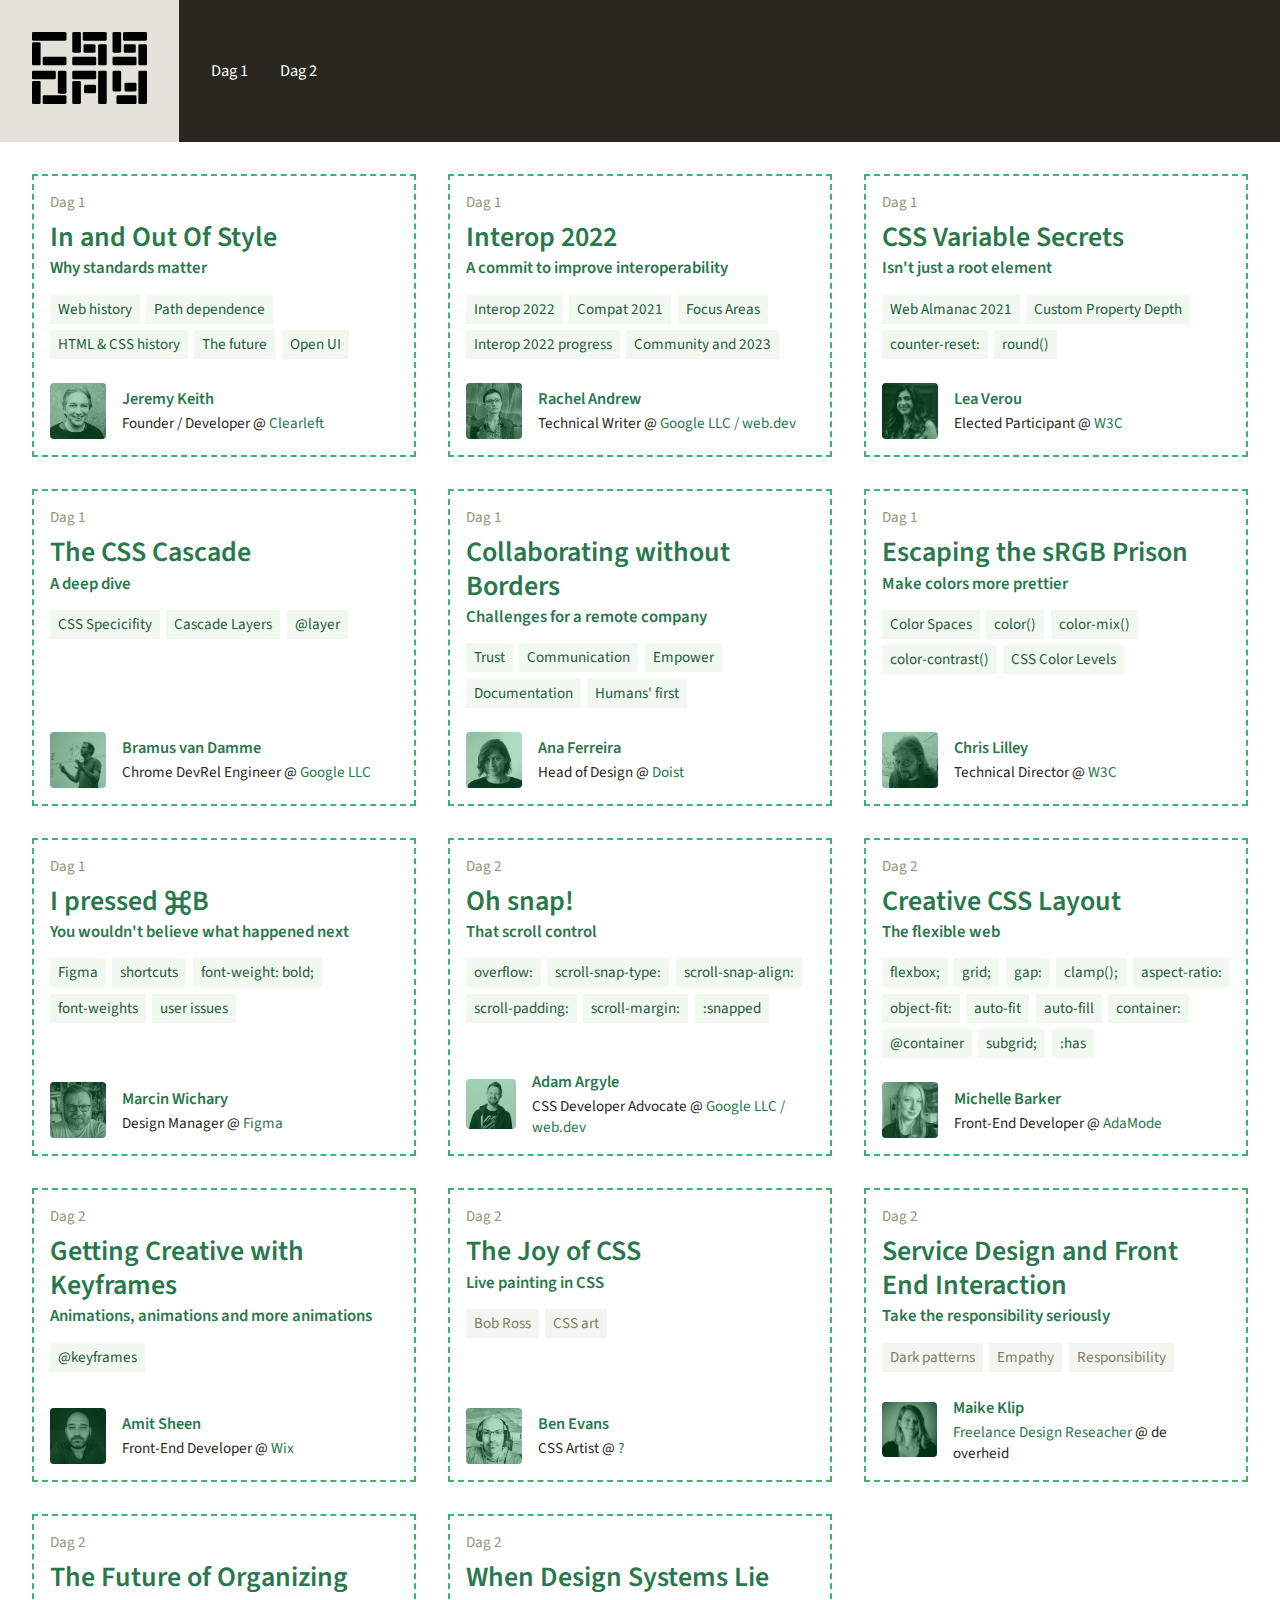
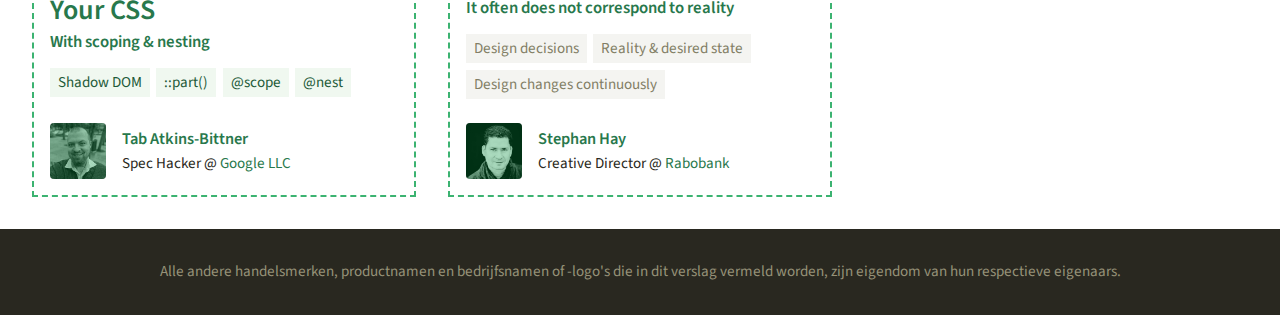
==== commit 82460a15: "Added anchor points: day 1" ====
--- a/index.html
+++ b/index.html
@@ -35,10 +35,11 @@
                         </h3>
                     </div>
                     <div class="talk__tags text-sm">
-                        <a href="cssday-1.html#jeremy">linear-gradient();</a>
-                        <a href="cssday-1.html#jeremy">accent-color:</a>
-                        <a href="cssday-1.html#jeremy">@layer</a>
-                        <a href="cssday-1.html#jeremy">@scope</a>
+                        <a href="cssday-1.html#jeremy-web-history">Web history</a>
+                        <a href="cssday-1.html#jeremy-path-dependence">Path dependence</a>
+                        <a href="cssday-1.html#jeremy-css-history">HTML & CSS history</a>
+                        <a href="cssday-1.html#jeremy-the-future">The future</a>
+                        <a href="cssday-1.html#jeremy-open-ui">Open UI</a>
                     </div>
                 </div>
                 <div class="talk__speaker">
@@ -73,10 +74,11 @@
                         </h3>
                     </div>
                     <div class="talk__tags text-sm">
-                        <a href="cssday-1.html#rachel">aspect-ratio:</a>
-                        <a href="cssday-1.html#rachel">gap:</a>
-                        <a href="cssday-1.html#rachel">color-mix()</a>
-                        <a href="cssday-1.html#rachel">color-contrast()</a>
+                        <a href="cssday-1.html#rachel-interop-2022">Interop 2022</a>
+                        <a href="cssday-1.html#rachel-compat-2021">Compat 2021</a>
+                        <a href="cssday-1.html#rachel-focus-areas">Focus Areas</a>
+                        <a href="cssday-1.html#rachel-progress">Interop 2022 progress</a>
+                        <a href="cssday-1.html#rachel-community-and-2023">Community and 2023</a>
                     </div>
                 </div>
                 <div class="talk__speaker">
@@ -111,7 +113,10 @@
                         </h3>
                     </div>
                     <div class="talk__tags text-sm">
-                        <a href="cssday-1.html#lea">var()</a>
+                        <a href="cssday-1.html#lea-web-almanac-2021">Web Almanac 2021</a>
+                        <a href="cssday-1.html#lea-custom-property-depth">Custom Property Depth</a>
+                        <a href="cssday-1.html#lea-counter-reset">counter-reset:</a>
+                        <a href="cssday-1.html#lea-round">round()</a>
                     </div>
                 </div>
                 <div class="talk__speaker">
@@ -146,8 +151,9 @@
                         </h3>
                     </div>
                     <div class="talk__tags text-sm">
-                        <a href="cssday-1.html#bramus">CSS Specicifity</a>
-                        <a href="cssday-1.html#bramus">@layer</a>
+                        <a href="cssday-1.html#bramus-css-specicifity">CSS Specicifity</a>
+                        <a href="cssday-1.html#bramus-cascade-layers">Cascade Layers</a>
+                        <a href="cssday-1.html#bramus-layer">@layer</a>
                     </div>
                 </div>
                 <div class="talk__speaker">
@@ -182,11 +188,11 @@
                         </h3>
                     </div>
                     <div class="talk__tags text-sm">
-                        <span>Trust</span>
-                        <span>Communication</span>
-                        <span>Empower</span>
-                        <span>Documentation</span>
-                        <span>Humans first</span>
+                        <a href="cssday-1.html#ana-trust">Trust</a>
+                        <a href="cssday-1.html#ana-communication">Communication</a>
+                        <a href="cssday-1.html#ana-empower">Empower</a>
+                        <a href="cssday-1.html#ana-documentation">Documentation</a>
+                        <a href="cssday-1.html#ana-humans-first">Humans' first</a>
                     </div>
                 </div>
                 <div class="talk__speaker">
@@ -221,9 +227,11 @@
                         </h3>
                     </div>
                     <div class="talk__tags text-sm">
-                        <a href="cssday-1.html#chris">color()</a>
-                        <a href="cssday-1.html#chris">color-mix()</a>
-                        <a href="cssday-1.html#chris">color-contrast()</a>
+                        <a href="cssday-1.html#chris-color-spaces">Color Spaces</a>
+                        <a href="cssday-1.html#chris-color">color()</a>
+                        <a href="cssday-1.html#chris-color-mix">color-mix()</a>
+                        <a href="cssday-1.html#chris-color-contrast">color-contrast()</a>
+                        <a href="cssday-1.html#chris-css-color-levels">CSS Color Levels</a>
                     </div>
                 </div>
                 <div class="talk__speaker">
@@ -258,10 +266,11 @@
                         </h3>
                     </div>
                     <div class="talk__tags text-sm">
-                        <span>font-weights</span>
-                        <span>keyboard history</span>
-                        <span>shortcuts</span>
-                        <span>user issues</span>
+                        <a href="cssday-1.html#marcin-figma">Figma</a>
+                        <a href="cssday-1.html#marcin-shorcuts">shortcuts</a>
+                        <a href="cssday-1.html#marcin-font-weight-bold">font-weight: bold;</a>
+                        <a href="cssday-1.html#marcin-font-weights">font-weights</a>
+                        <a href="cssday-1.html#marcin-user-issues">user issues</a>
                     </div>
                 </div>
                 <div class="talk__speaker">
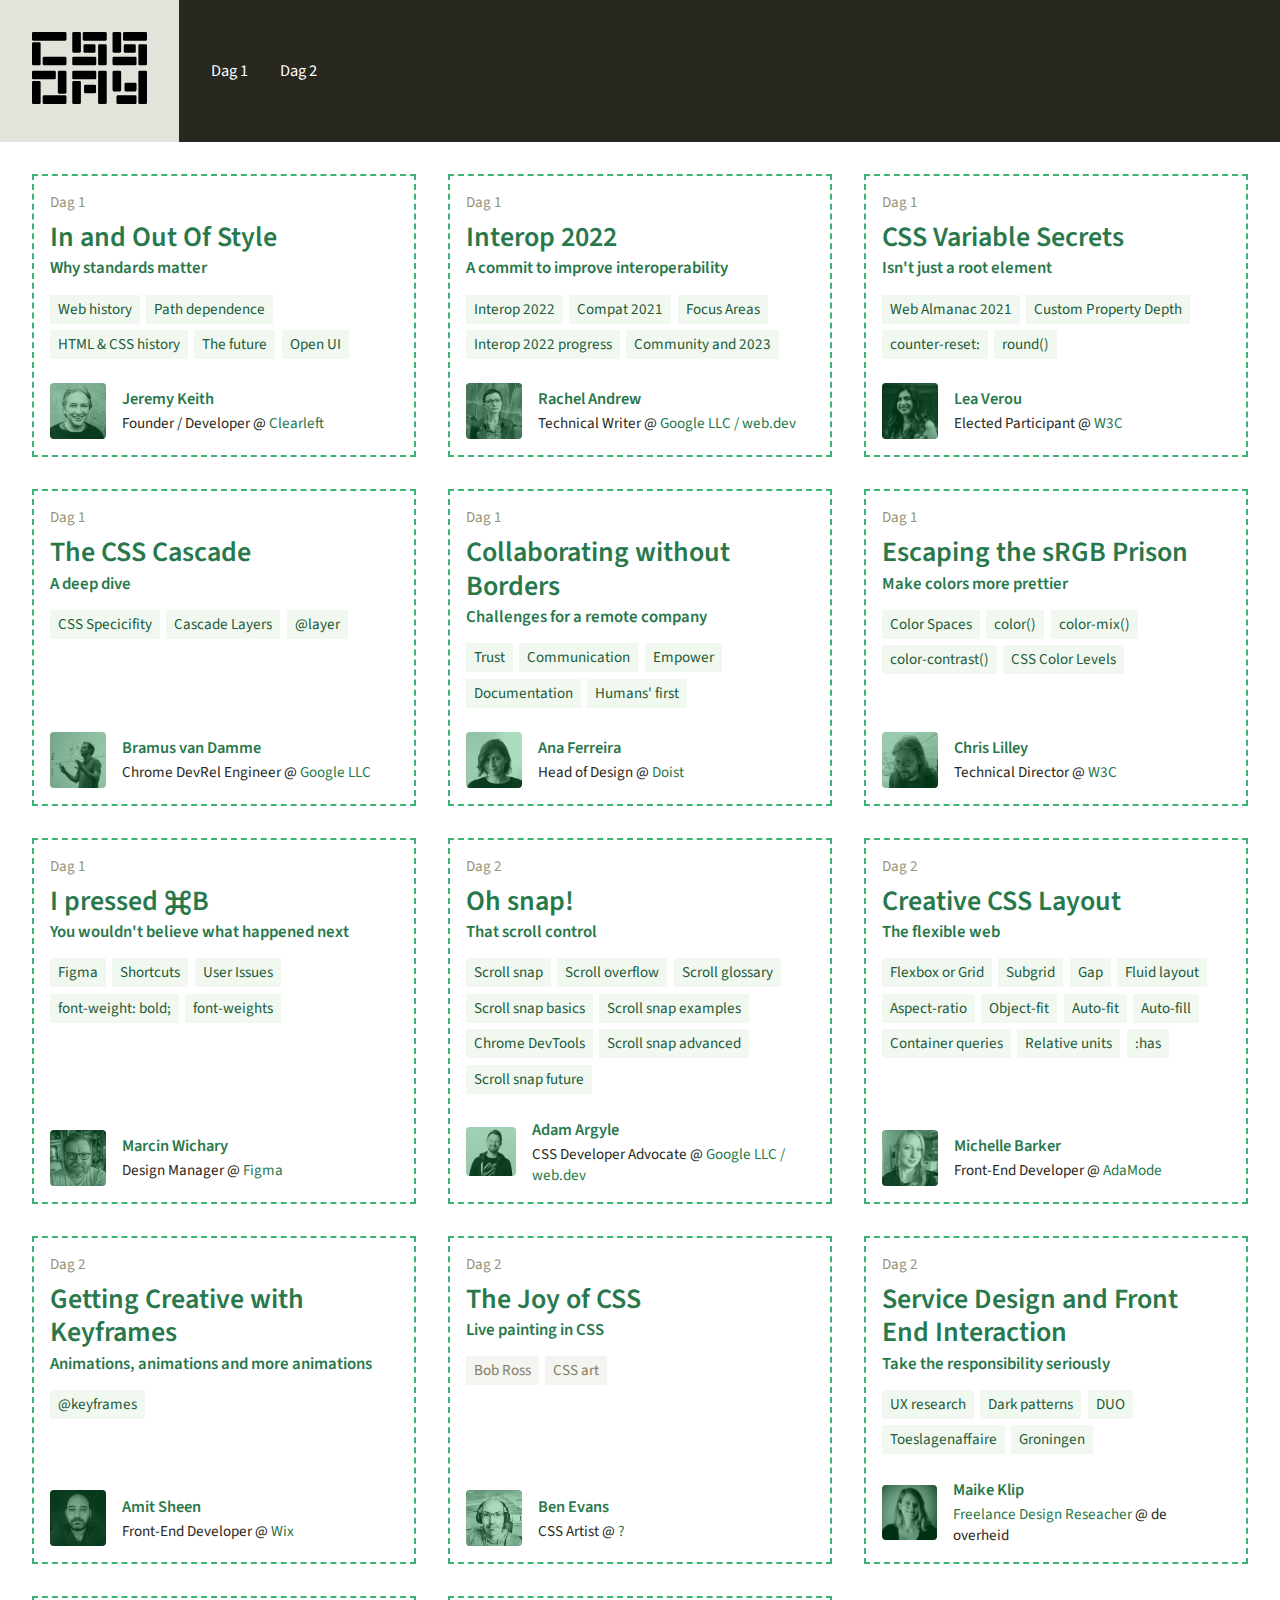
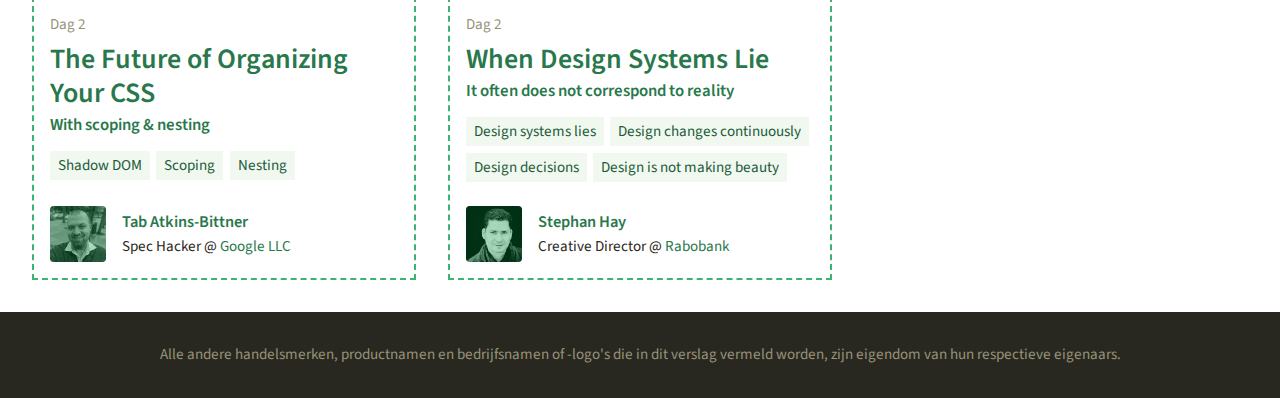
==== commit 6fd5d916: "Added anchor points: day 2" ====
--- a/index.html
+++ b/index.html
@@ -267,10 +267,10 @@
                     </div>
                     <div class="talk__tags text-sm">
                         <a href="cssday-1.html#marcin-figma">Figma</a>
-                        <a href="cssday-1.html#marcin-shorcuts">shortcuts</a>
+                        <a href="cssday-1.html#marcin-shorcuts">Shortcuts</a>
+                        <a href="cssday-1.html#marcin-user-issues">User Issues</a>
                         <a href="cssday-1.html#marcin-font-weight-bold">font-weight: bold;</a>
                         <a href="cssday-1.html#marcin-font-weights">font-weights</a>
-                        <a href="cssday-1.html#marcin-user-issues">user issues</a>
                     </div>
                 </div>
                 <div class="talk__speaker">
@@ -305,12 +305,15 @@
                         </h3>
                     </div>
                     <div class="talk__tags text-sm">
-                        <a href="cssday-2.html#adam">overflow:</a>
-                        <a href="cssday-2.html#adam">scroll-snap-type:</a>
-                        <a href="cssday-2.html#adam">scroll-snap-align:</a>
-                        <a href="cssday-2.html#adam">scroll-padding:</a>
-                        <a href="cssday-2.html#adam">scroll-margin:</a>
-                        <a href="cssday-2.html#adam">:snapped</a>
+                        
+                        <a href="cssday-2.html#adam-scroll-snap">Scroll snap</a>
+                        <a href="cssday-2.html#adam-scroll-overflow">Scroll overflow</a>
+                        <a href="cssday-2.html#adam-scroll-glossary">Scroll glossary</a>
+                        <a href="cssday-2.html#adam-scroll-snap-basics">Scroll snap basics</a>
+                        <a href="cssday-2.html#adam-scroll-snap-examples">Scroll snap examples</a>
+                        <a href="cssday-2.html#adam-chrome-devtools">Chrome DevTools</a>
+                        <a href="cssday-2.html#adam-scroll-snap-advanced">Scroll snap advanced</a>
+                        <a href="cssday-2.html#adam-scroll-snap-future">Scroll snap future</a>
                     </div>
                 </div>
                 <div class="talk__speaker">
@@ -345,18 +348,17 @@
                         </h3>
                     </div>
                     <div class="talk__tags text-sm">
-                        <a href="cssday-2.html#michelle">flexbox;</a>
-                        <a href="cssday-2.html#michelle">grid;</a>
-                        <a href="cssday-2.html#michelle">gap:</a>
-                        <a href="cssday-2.html#michelle">clamp();</a>
-                        <a href="cssday-2.html#michelle">aspect-ratio:</a>
-                        <a href="cssday-2.html#michelle">object-fit:</a>
-                        <a href="cssday-2.html#michelle">auto-fit</a>
-                        <a href="cssday-2.html#michelle">auto-fill</a>
-                        <a href="cssday-2.html#michelle">container:</a>
-                        <a href="cssday-2.html#michelle">@container</a>
-                        <a href="cssday-2.html#michelle">subgrid;</a>
-                        <a href="cssday-2.html#michelle">:has</a>
+                        <a href="cssday-2.html#michelle-flexbox-or-grid">Flexbox or Grid</a>
+                        <a href="cssday-2.html#michelle-subgrid">Subgrid</a>
+                        <a href="cssday-2.html#michelle-gap">Gap</a>
+                        <a href="cssday-2.html#michelle-fluid-layout">Fluid layout</a>
+                        <a href="cssday-2.html#michelle-aspect-ratio">Aspect-ratio</a>
+                        <a href="cssday-2.html#michelle-object-fit">Object-fit</a>
+                        <a href="cssday-2.html#michelle-auto-fit">Auto-fit</a>
+                        <a href="cssday-2.html#michelle-auto-fill">Auto-fill</a>
+                        <a href="cssday-2.html#michelle-container-queries">Container queries</a>
+                        <a href="cssday-2.html#michelle-relative-units">Relative units</a>
+                        <a href="cssday-2.html#michelle-has">:has</a>
                     </div>
                 </div>
                 <div class="talk__speaker">
@@ -462,9 +464,11 @@
                         </h3>
                     </div>
                     <div class="talk__tags text-sm">
-                        <span>Dark patterns</span>
-                        <span>Empathy</span>
-                        <span>Responsibility</span>
+                        <a href="cssday-2.html#maike-ux-research">UX research</a>
+                        <a href="cssday-2.html#maike-dark-patterns">Dark patterns</a>
+                        <a href="cssday-2.html#maike-duo">DUO</a>
+                        <a href="cssday-2.html#maike-toeslagenaffaire">Toeslagenaffaire</a>
+                        <a href="cssday-2.html#maike-groningen">Groningen</a>
                     </div>
                 </div>
                 <div class="talk__speaker">
@@ -499,10 +503,9 @@
                         </h3>
                     </div>
                     <div class="talk__tags text-sm">
-                        <a href="cssday-2.html#tab">Shadow DOM</a>
-                        <a href="cssday-2.html#tab">::part()</a>
-                        <a href="cssday-2.html#tab">@scope</a>
-                        <a href="cssday-2.html#tab">@nest</a>
+                        <a href="cssday-2.html#tab-shadow-dom">Shadow DOM</a>
+                        <a href="cssday-2.html#tab-scoping">Scoping</a>
+                        <a href="cssday-2.html#tab-nesting">Nesting</a>
                     </div>
                 </div>
                 <div class="talk__speaker">
@@ -537,9 +540,10 @@
                         </h3>
                     </div>
                     <div class="talk__tags text-sm">
-                        <span>Design decisions</span>
-                        <span>Reality & desired state</span>
-                        <span>Design changes continuously</span>
+                        <a href="cssday-2.html#stephan-design-systems-lies">Design systems lies</a>
+                        <a href="cssday-2.html#stephan-design-changes-continuously">Design changes continuously</a>
+                        <a href="cssday-2.html#stephan-design-decisions">Design decisions</a>
+                        <a href="cssday-2.html#stephan-loius-kahn-quote">Design is not making beauty</a>
                     </div>
                 </div>
                 <div class="talk__speaker">
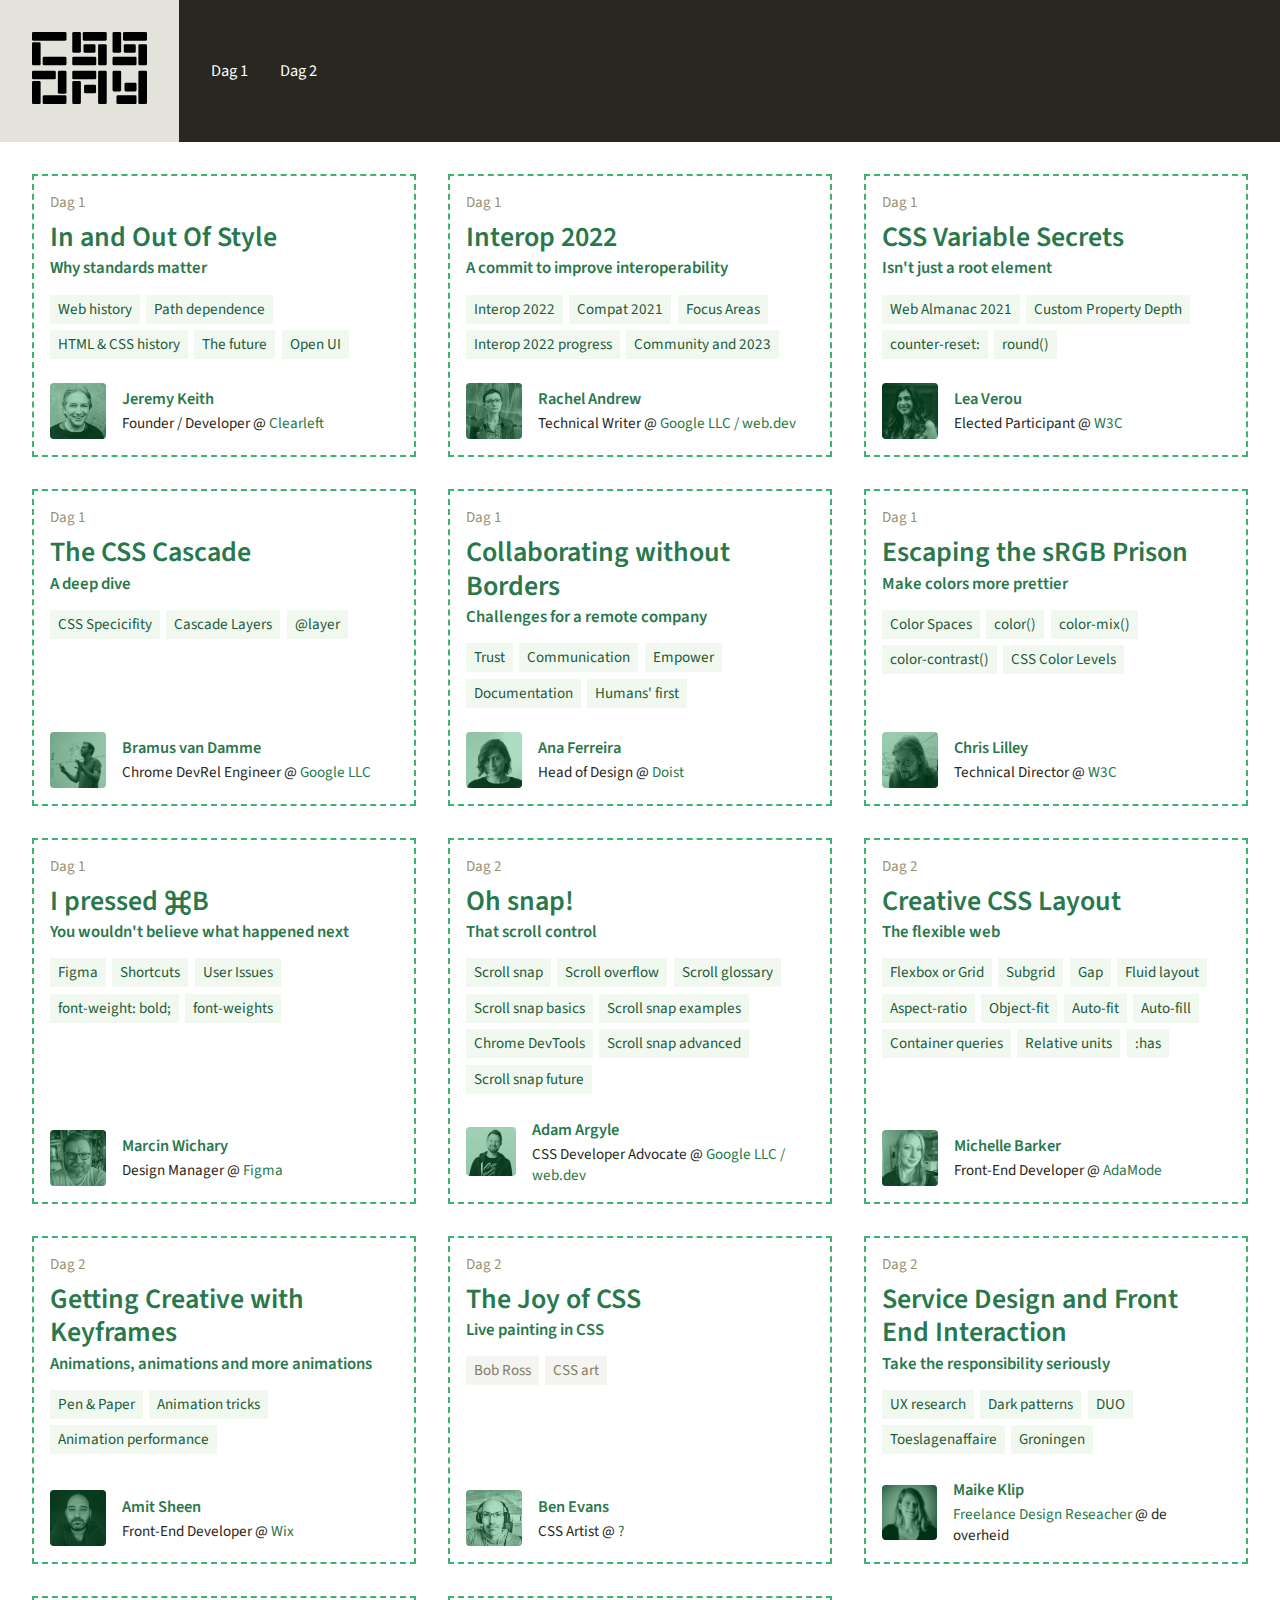
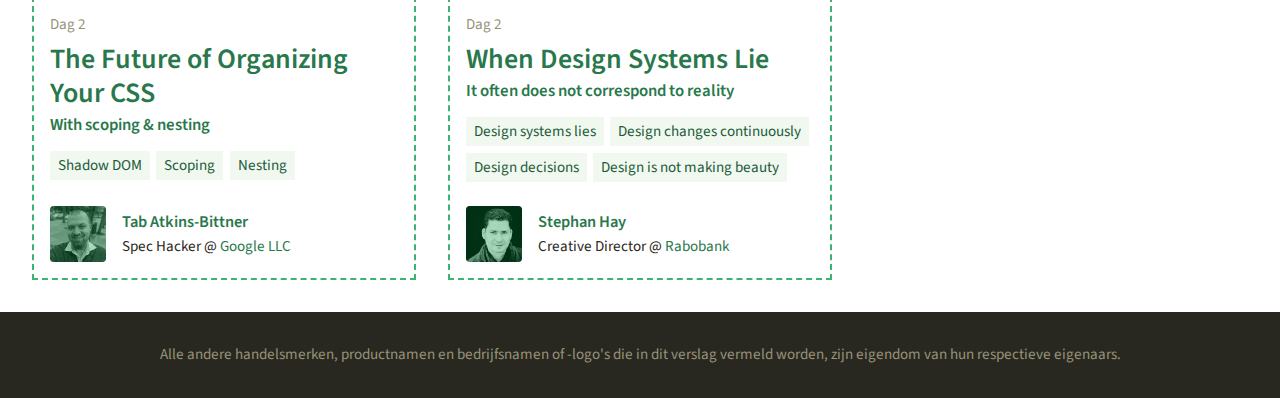
==== commit d24b3a4c: "Added Amit Sheens's talk" ====
--- a/index.html
+++ b/index.html
@@ -393,7 +393,9 @@
                         </h3>
                     </div>
                     <div class="talk__tags text-sm">
-                        <a href="cssday-2.html#amit">@keyframes</a>
+                        <a href="cssday-2.html#amit-pen-and-paper">Pen & Paper</a>
+                        <a href="cssday-2.html#amit-animation-tricks">Animation tricks</a>
+                        <a href="cssday-2.html#amit-animation-performance">Animation performance</a>
                     </div>
                 </div>
                 <div class="talk__speaker">
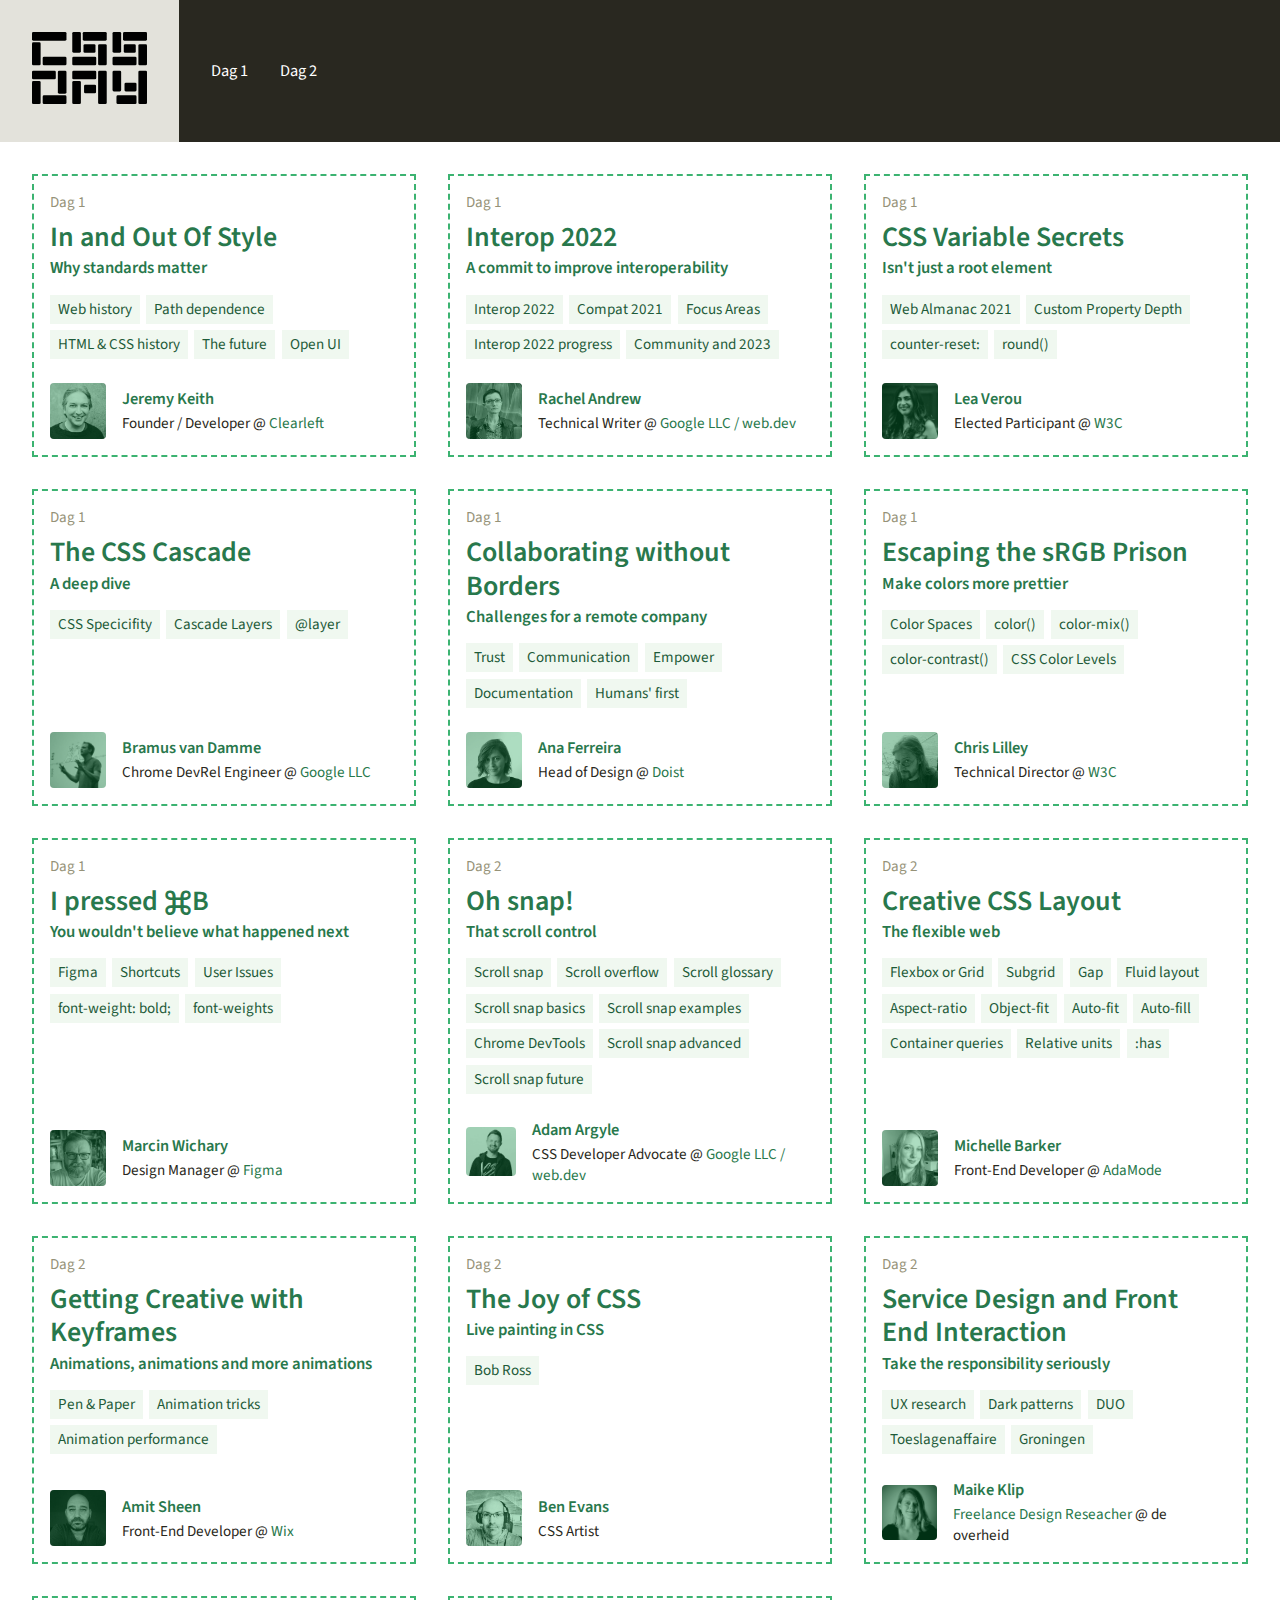
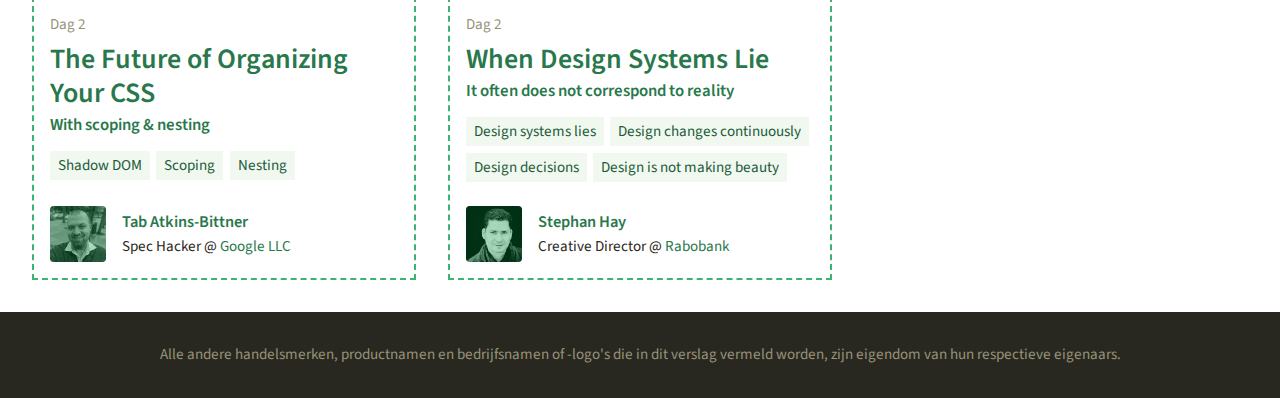
==== commit 8eb94301: "Added Ben Evan's talk" ====
--- a/index.html
+++ b/index.html
@@ -430,8 +430,7 @@
                         </h3>
                     </div>
                     <div class="talk__tags text-sm">
-                        <span>Bob Ross</span>
-                        <span>CSS art</span>
+                        <a href="cssday-2.html#ben-bob-ross">Bob Ross</a>
                     </div>
                 </div>
                 <div class="talk__speaker">
@@ -445,8 +444,7 @@
                             </a>
                         </div>
                         <div class="text-sm">
-                            <span>CSS Artist</span> @ 
-                            <a href="index.html" target="_blank">?</a>
+                            <span>CSS Artist</span>
                         </div>
                     </div>
                 </div>
